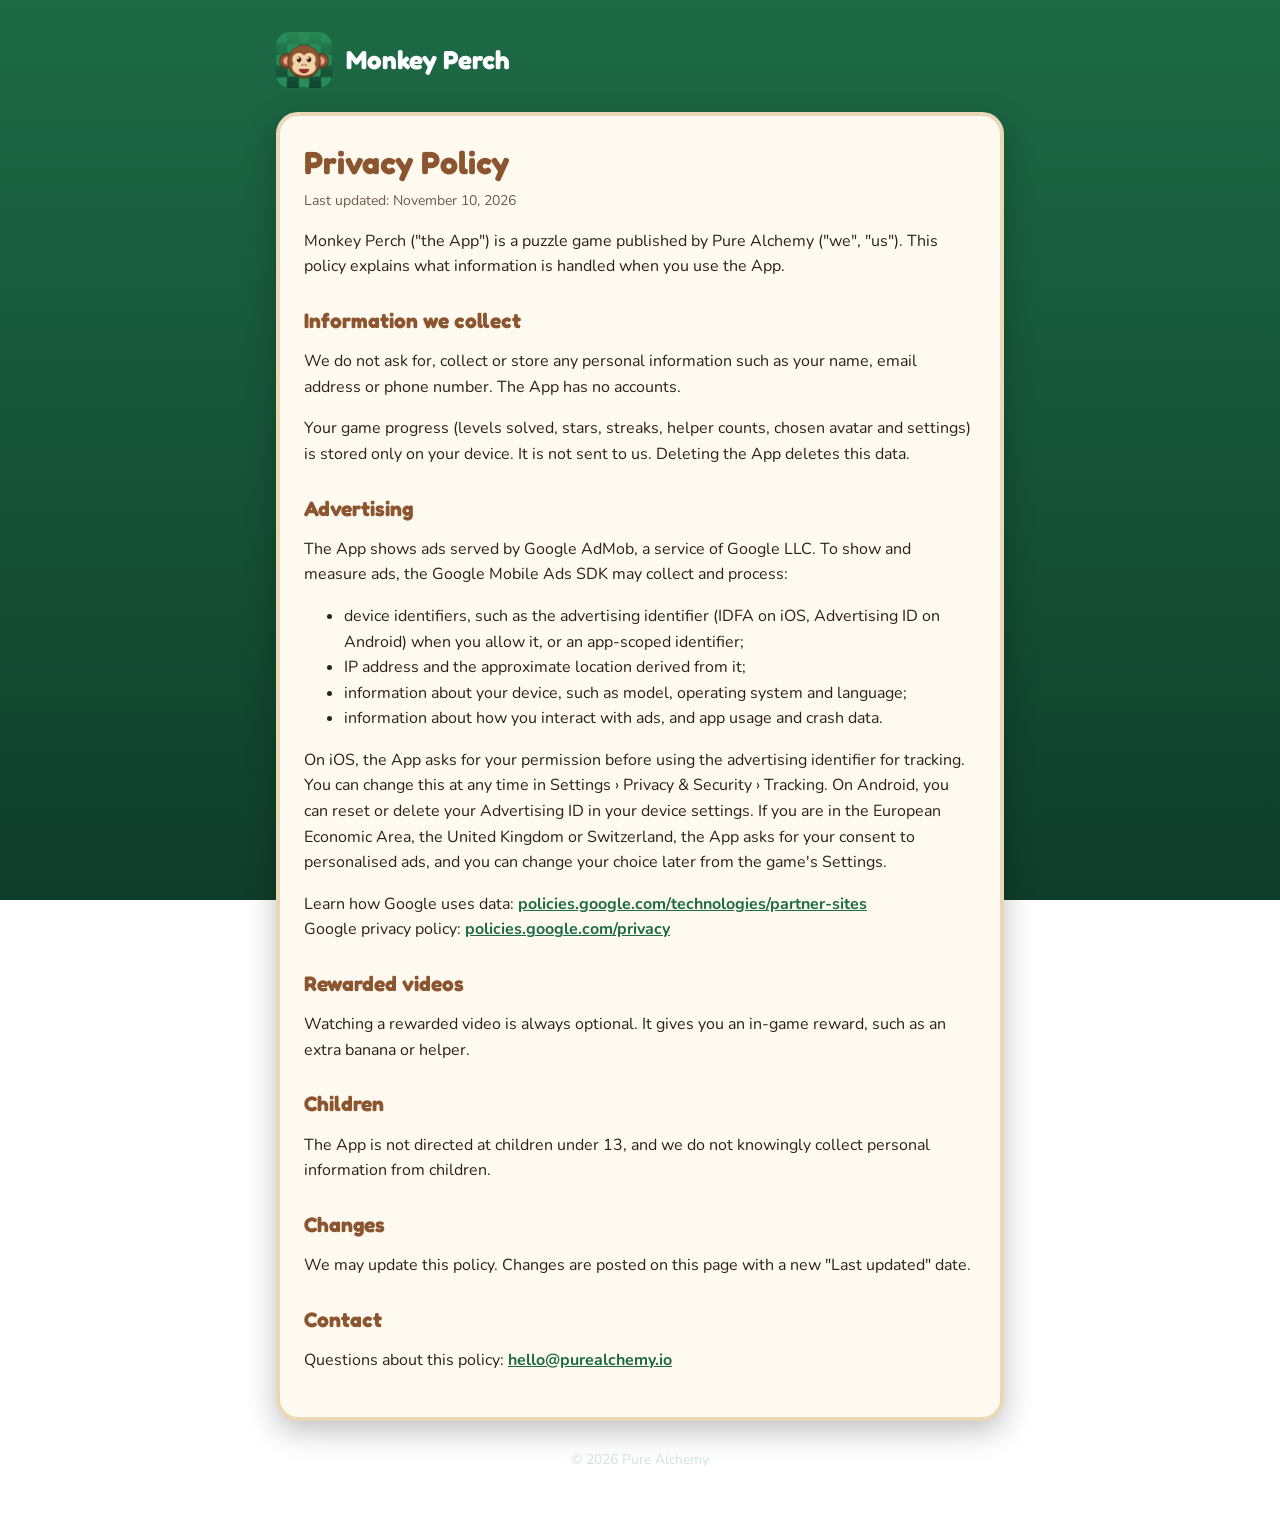
==== privacy.html @ 9886a473 "Monkey Perch website: home, privacy policy, support Co-Authored-By: Claude Opus 5.5 <noreply@anthrop" ====
<!doctype html>
<html lang="en">
<head>
<meta charset="utf-8">
<meta name="viewport" content="width=device-width, initial-scale=1">
<title>Monkey Perch Privacy Policy</title>
<link rel="icon" href="icon.png">
<link rel="stylesheet" href="style.css">
</head>
<body>
<div class="wrap">
  <a href="./" style="display:flex;align-items:center;gap:14px;color:#fff;text-decoration:none;margin-bottom:24px"><img src="icon.png" alt="" style="width:56px;height:56px;border-radius:14px"><span style="font-family:Fredoka,sans-serif;font-weight:700;font-size:26px">Monkey Perch</span></a>
  <div class="card">
    <h1>Privacy Policy</h1>
    <p class="meta">Last updated: November 10, 2026</p>
    <p>Monkey Perch ("the App") is a puzzle game published by Pure Alchemy ("we", "us"). This policy explains what information is handled when you use the App.</p>

    <h2>Information we collect</h2>
    <p>We do not ask for, collect or store any personal information such as your name, email address or phone number. The App has no accounts.</p>
    <p>Your game progress (levels solved, stars, streaks, helper counts, chosen avatar and settings) is stored only on your device. It is not sent to us. Deleting the App deletes this data.</p>

    <h2>Advertising</h2>
    <p>The App shows ads served by Google AdMob, a service of Google LLC. To show and measure ads, the Google Mobile Ads SDK may collect and process:</p>
    <ul>
      <li>device identifiers, such as the advertising identifier (IDFA on iOS, Advertising ID on Android) when you allow it, or an app-scoped identifier;</li>
      <li>IP address and the approximate location derived from it;</li>
      <li>information about your device, such as model, operating system and language;</li>
      <li>information about how you interact with ads, and app usage and crash data.</li>
    </ul>
    <p>On iOS, the App asks for your permission before using the advertising identifier for tracking. You can change this at any time in Settings › Privacy &amp; Security › Tracking. On Android, you can reset or delete your Advertising ID in your device settings. If you are in the European Economic Area, the United Kingdom or Switzerland, the App asks for your consent to personalised ads, and you can change your choice later from the game's Settings.</p>
    <p>Learn how Google uses data: <a href="https://policies.google.com/technologies/partner-sites">policies.google.com/technologies/partner-sites</a><br>
    Google privacy policy: <a href="https://policies.google.com/privacy">policies.google.com/privacy</a></p>

    <h2>Rewarded videos</h2>
    <p>Watching a rewarded video is always optional. It gives you an in-game reward, such as an extra banana or helper.</p>

    <h2>Children</h2>
    <p>The App is not directed at children under 13, and we do not knowingly collect personal information from children.</p>

    <h2>Changes</h2>
    <p>We may update this policy. Changes are posted on this page with a new "Last updated" date.</p>

    <h2>Contact</h2>
    <p>Questions about this policy: <a href="mailto:hello@purealchemy.io">hello@purealchemy.io</a></p>
  </div>
  <footer>© 2026 Pure Alchemy</footer>
</div>
</body>
</html>
---- style.css ----
@import url('https://fonts.googleapis.com/css2?family=Fredoka:wght@500;700&family=Nunito:wght@400;600;800&display=swap');

:root {
  --bg: #0f3d2a;
  --bg2: #1d6a46;
  --card: #fffaf0;
  --ink: #2b2118;
  --muted: #6b5a48;
  --gold: #f6c343;
  --brown: #8b5530;
  --link: #1d6a46;
}

* { box-sizing: border-box; }

body {
  margin: 0;
  font-family: 'Nunito', system-ui, sans-serif;
  color: var(--ink);
  background: linear-gradient(180deg, var(--bg2), var(--bg)) fixed;
  min-height: 100vh;
  line-height: 1.6;
}

a { color: var(--link); font-weight: 700; }

.wrap { max-width: 760px; margin: 0 auto; padding: 32px 16px 48px; }

header.top {
  display: flex; align-items: center; gap: 14px;
  color: #fff; text-decoration: none; margin-bottom: 24px;
}
header.top img { width: 56px; height: 56px; border-radius: 14px; box-shadow: 0 4px 14px rgba(0,0,0,.3); }
header.top span { font-family: 'Fredoka', sans-serif; font-weight: 700; font-size: 26px; }

.card {
  background: var(--card);
  border-radius: 22px;
  padding: 28px 24px;
  box-shadow: 0 10px 30px rgba(0,0,0,.25);
  border: 4px solid #e9d7b5;
}

h1, h2 { font-family: 'Fredoka', sans-serif; color: var(--brown); line-height: 1.2; }
h1 { font-size: 32px; margin: 0 0 8px; }
h2 { font-size: 21px; margin: 28px 0 6px; }
.meta { color: var(--muted); font-size: 14px; margin-top: 0; }

nav.links { display: flex; flex-wrap: wrap; gap: 10px; margin-top: 24px; }
nav.links a {
  background: var(--gold); color: var(--ink); text-decoration: none;
  padding: 10px 18px; border-radius: 999px; box-shadow: 0 3px 0 #c9971e;
}

footer { color: #cfe6d6; font-size: 14px; text-align: center; margin-top: 28px; }
footer a { color: #fff; }

.hero { display: grid; grid-template-columns: 1fr 260px; gap: 28px; align-items: center; }
.hero img.shot { width: 100%; border-radius: 28px; box-shadow: 0 10px 30px rgba(0,0,0,.35); }
.hero h1 { color: #fff; font-size: 44px; }
.hero p { color: #e6f3ea; font-size: 18px; }
.rules { color: #fff; padding-left: 20px; font-size: 17px; }

details { border-top: 1px solid #ead9bb; padding: 12px 0; }
details summary { cursor: pointer; font-weight: 800; }

@media (max-width: 640px) {
  .hero { grid-template-columns: 1fr; }
  .hero img.shot { max-width: 260px; margin: 0 auto; display: block; }
  .hero h1 { font-size: 36px; }
}
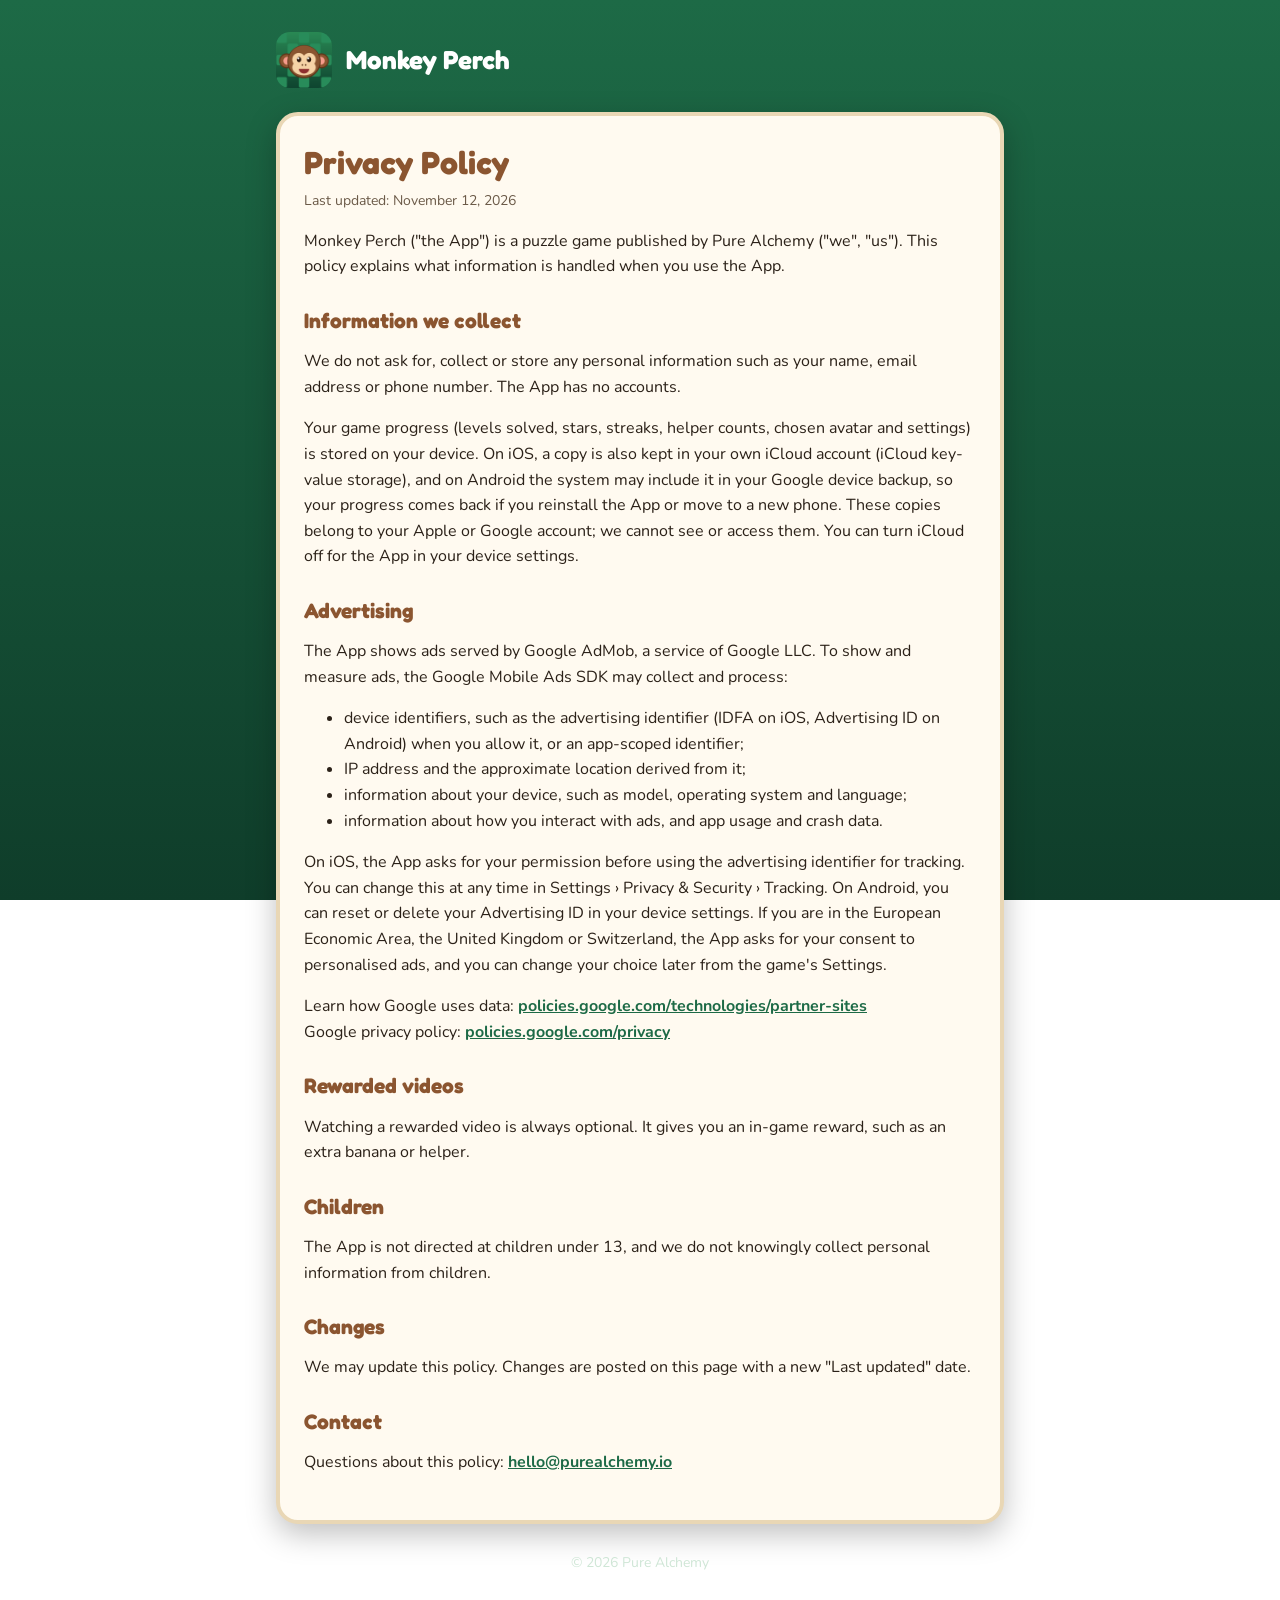
==== commit b7938b2d: "Privacy and support: progress is backed up to the player's iCloud or Google backup Co-Authored-By: C" ====
--- a/privacy.html
+++ b/privacy.html
@@ -12,12 +12,12 @@
   <a href="./" style="display:flex;align-items:center;gap:14px;color:#fff;text-decoration:none;margin-bottom:24px"><img src="icon.png" alt="" style="width:56px;height:56px;border-radius:14px"><span style="font-family:Fredoka,sans-serif;font-weight:700;font-size:26px">Monkey Perch</span></a>
   <div class="card">
     <h1>Privacy Policy</h1>
-    <p class="meta">Last updated: November 10, 2026</p>
+    <p class="meta">Last updated: November 12, 2026</p>
     <p>Monkey Perch ("the App") is a puzzle game published by Pure Alchemy ("we", "us"). This policy explains what information is handled when you use the App.</p>
 
     <h2>Information we collect</h2>
     <p>We do not ask for, collect or store any personal information such as your name, email address or phone number. The App has no accounts.</p>
-    <p>Your game progress (levels solved, stars, streaks, helper counts, chosen avatar and settings) is stored only on your device. It is not sent to us. Deleting the App deletes this data.</p>
+    <p>Your game progress (levels solved, stars, streaks, helper counts, chosen avatar and settings) is stored on your device. On iOS, a copy is also kept in your own iCloud account (iCloud key-value storage), and on Android the system may include it in your Google device backup, so your progress comes back if you reinstall the App or move to a new phone. These copies belong to your Apple or Google account; we cannot see or access them. You can turn iCloud off for the App in your device settings.</p>
 
     <h2>Advertising</h2>
     <p>The App shows ads served by Google AdMob, a service of Google LLC. To show and measure ads, the Google Mobile Ads SDK may collect and process:</p>
